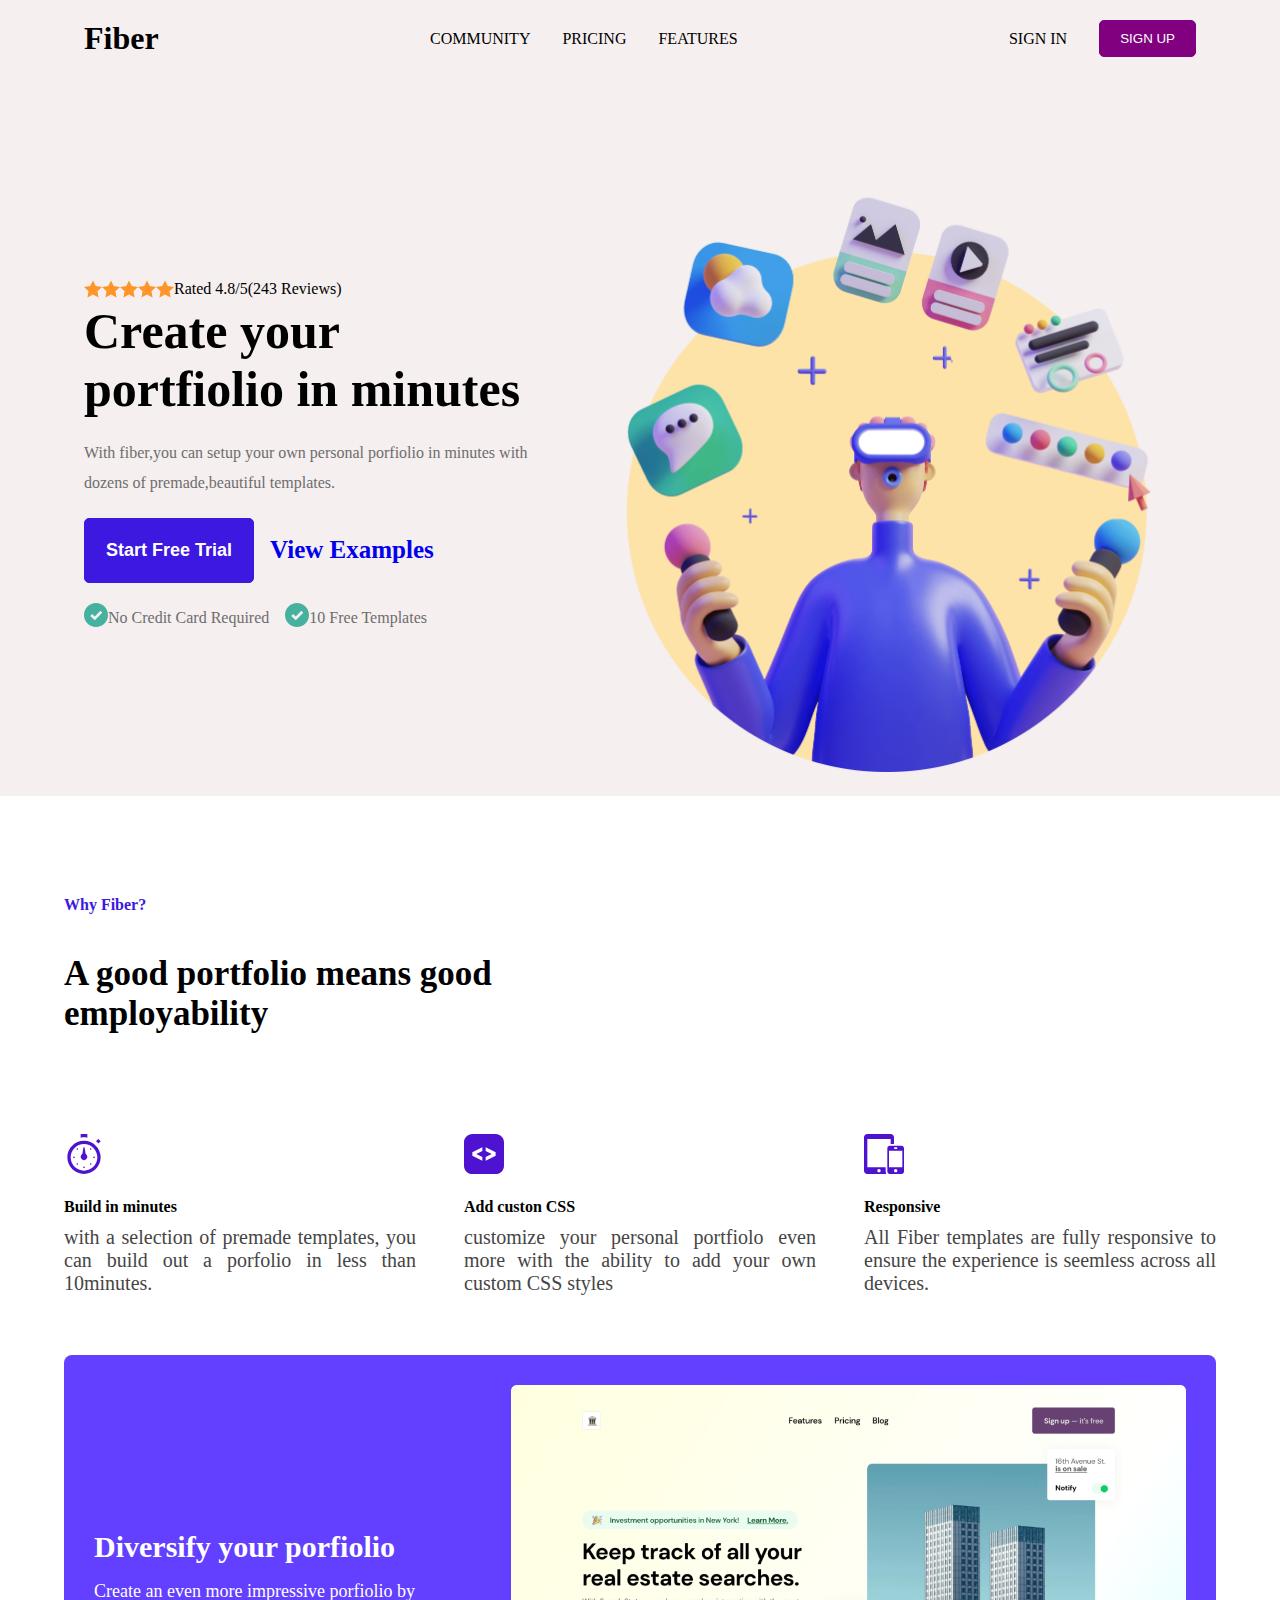
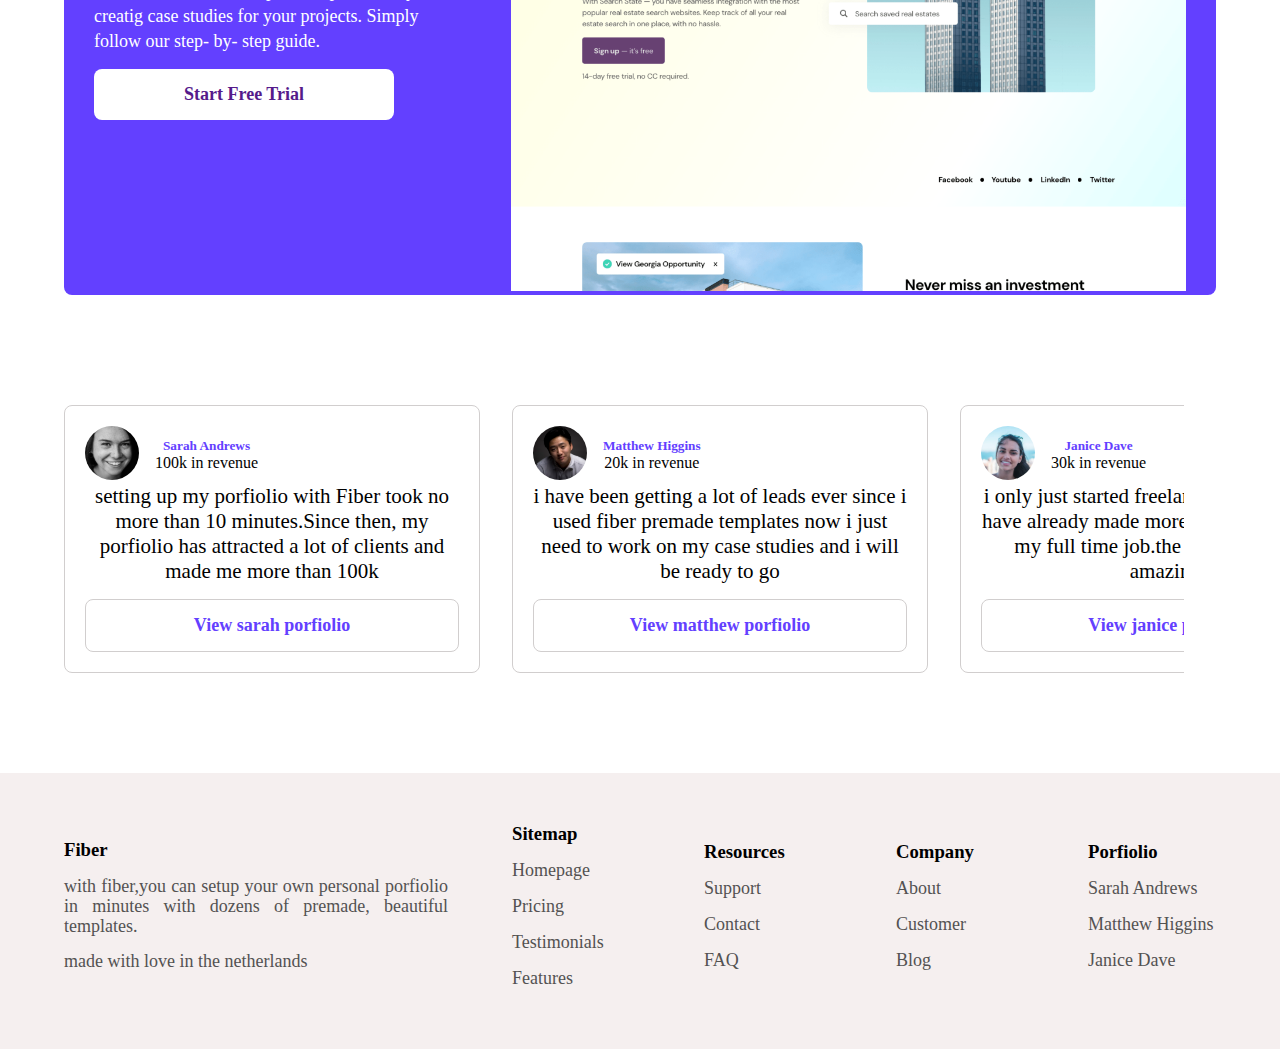
==== index.html @ 5d0276f7 "Initial commit" ====
<!DOCTYPE html>
<html lang="en">
<head>
    <meta charset="UTF-8">
    <meta http-equiv="X-UA-Compatible" content="IE=edge">
    <meta name="viewport" content="width=device-width, initial-scale=1.0">
    <title>Document</title>
    <link rel="stylesheet" href="style.css/styles.css">
</head>
<body>
    <section class="container">
        <section class="header">
            <header class="head">
                <div class="nav">
                <h1>Fiber</h1>
                <img src="Assets/Hamburger Menu.svg" alt="" class="ham">
                <ul class="desktop">
                    <li>COMMUNITY</li>
                    <li>PRICING</li>
                    <li>FEATURES</li>
                </ul>
                <ul class="desktop">
                    <li>SIGN IN</li>
                    <button class="btn">SIGN UP</button>
                </ul>
                </div>
                <nav class="links">
                <ul class="mobile">
                    <li>COMMUNITY</li>
                    <li>PRICING</li>
                    <li>FEATURES</li>
                </ul>
                <ul class="mobile">
                    <li>SIGN IN</li>
                    <button class="btn">SIGN UP</button>
                </ul>
                </nav>
            
            <section class="porfiolio" >
                <div class="heroimage" id="c">
                    <img src="Assets/hero-Illustration.png" alt="">
                </div>
                
                <div class="herotext" id="b">
                    <div class="herostar">
                    <div><img src="Assets/star.svg" alt=""></div>
                    <div><img src="Assets/star.svg" alt=""></div>
                    <div><img src="Assets/star.svg" alt=""></div>
                    <div><img src="Assets/star.svg" alt=""></div>
                    <div><img src="Assets/star.svg" alt=""></div>
                    <span>Rated 4.8/5(243 Reviews)</span>
                  </div>
                    <h1>Create your portfiolio in minutes</h1>
                    <p>
                        With fiber,you can setup 
                        your own personal porfiolio in minutes
                        with dozens of premade,beautiful templates.
                    </p>
                    <div class="flex">
                    <div class="btn"><button>Start Free Trial</button></div>
                    <div class="examples"><a href="the" >View Examples</a></div>
                    </div>
                    <div class="flex">
                    <div class="check">
                        <div><img src="Assets/Checkmark.svg" alt=""></div>
                        <p>No Credit Card Required</p>
                    </div>
                    <div class="check">
                        <div><img src="Assets/Checkmark.svg" alt=""></div>
                        <p>10 Free Templates</p>
                    </div>
                    </div>
                </div>
                <div class="heroimage" id="a">
                    <img src="Assets/hero-Illustration.png" alt="">
                </div>
            </section>
            </header>
        </section>
        <main>
            <section class="head er">
                <h4 class="h4">Why Fiber?</h4>
                <h1 class="h1">A good portfolio means good <br> employability </h1>
                <div class="items">
                    <div class="item">
                        <div><img src="Assets/time.svg" alt=""></div>
                        <h4>Build in minutes</h4>
                        <p>with a selection of premade templates,
                            you can build out a porfolio in less than 10minutes.
                        </p>
                    </div>
                    <div class="item">
                        <div><img src="Assets/code.svg" alt=""></div>
                        <h4>Add custon CSS</h4>
                        <p>customize your personal portfiolo even more with the ability
                            to add your own custom CSS styles
                        </p>
                    </div>
                    <div class="item span">
                        <div><img src="Assets/allSizes.svg" alt=""></div>
                        <h4>Responsive</h4>
                        <p>All Fiber templates are fully responsive to
                            ensure the experience is seemless across all devices.
                        </p>
                    </div>
                </div>
                <section class="diver">
                    <div class="divertext">
                        <h1 class="h11"> Diversify your porfiolio</h1>
                        <p class="pp"> Create an even more impressive porfiolio
                            by creatig case studies for your projects.
                            Simply follow our step- by- step guide.
                        </p>
                        <div class="free"><a href="">Start Free Trial</a></div>
                    </div>
                    <div class="heroimage"><img src="Assets\Page Image.png" alt=""></div>
                </section>
                <div class="users">
                    <div class="user">
                        <div class="imagetext">
                        <div><img src="Assets/User Avatar.svg" alt=""></div>
                        <div>
                        <h5>Sarah Andrews</h5>
                        <p>100k in revenue</p>
                        </div>
                        </div>
                        <p class="ppp">
                            setting up my porfiolio with Fiber took no more
                            than 10 minutes.Since then, my porfiolio has attracted
                            a lot of clients and made me more than 100k
                        </p>
                        <div class="por"><a href=""> View sarah porfiolio</a></div>
                    </div>
                    <div class="user">
                        <div class="imagetext">
                        <div><img src="Assets/User Avatar 2.svg" alt=""></div>
                        <div>
                        <h5>Matthew Higgins</h5>
                        <p>20k in revenue</p>
                        </div>
                        </div>
                        <p class="ppp">
                            i have been getting a lot of leads ever since i used fiber premade templates
                            now i just need to work on my case studies and i will be ready to go
                        </p>
                        <div class="por"><a href=""> View matthew porfiolio</a></div>
                    </div>
                    <div class="user spann" >
                        <div class="imagetext">
                        <div><img src="Assets/User Avatar 32.svg" alt=""></div>
                        <div>
                        <h5>Janice Dave</h5>
                        <p>30k in revenue</p>
                        </div>
                        </div>
                        <p class="ppp">
                            i only just started freelancing this year and i have already made more than
                            i ever made in my full time job.the templates are so amazing.
                        </p>
                        <div class="por"><a href=""> View janice porfiolio</a></div>
                    </div>

                </div>
            </section>
            <footer class="header">
                <div class="head hea">
                    <div class="f1">
                        <h3>Fiber</h3>
                        <p class="pppp">with fiber,you can setup your own personal
                            porfiolio in minutes with dozens of premade,
                            beautiful templates.
                        </p>
                        <p>made with love in the netherlands</p>
                    </div>
                    <div class="f2">
                        <h3>Sitemap</h3>
                        <p>Homepage</p>
                        <p>Pricing</p>
                        <p>Testimonials</p>
                        <p>Features</p>
                    </div>
                    <div class="f3">
                        <h3>Resources</h3>
                        <p>Support</p>
                        <p>Contact</p>
                        <p>FAQ</p>
                    </div>
                    <div class="f4">
                        <h3>Company</h3>
                        <p>About</p>
                        <p>Customer</p>
                        <p>Blog</p>
                    </div>
                    <div class="f4">
                        <h3>Porfiolio</h3>
                        <p>Sarah Andrews</p>
                        <p>Matthew Higgins</p>
                        <p>Janice Dave</p>
                    </div>
                </div>
            </footer>
        </main>
    </section>
    <script src="file.js/files.js"></script>
</body>
</html>
---- style.css/styles.css ----
*{
    margin: 0;
    padding: 0;
    box-sizing: border-box;
    list-style-type: none;
}

.container{
    position: relative;
    z-index: 1;
}
.header{
    background-color: rgb(245, 239, 239);
}
.head{
    width: 90%;
    margin: auto;
    padding: 20px;
    
}
.nav{
    display: flex;
    justify-content: space-between;
    align-items: center;
}

.desktop{
    display: none;
    gap: 2rem;
    align-items: center;


}
.links{
    position: fixed;
    z-index: 2;
    right: 100%;
    top: 3.8rem;
   border-radius: 50% 0 0 50%;
   text-align: center;
   background-color: rgb(250, 204, 204);
   color: white;
   padding: 40px;
   width: 100%;
   max-width: 300px;
   margin: 0 auto;
   transition: 0.8s ease-out;
   
}
.show{
    right: 0;
}
.mobile{
    margin: 10px auto;
}
.mobile li{
    padding: 25px;
}
.btn{
    padding: 10px 20px;
    background-color: purple;
    color: white;
    border: 1px solid purple;
    border-radius: 5px;
}


#a{
    display: none;   
}
.heroimage img{
    width: 100%;   
}
.herostar{
    display: none;
}
.herotext h1{
    font-size: 50px;
    margin-bottom: 20px;
}
.herotext p{
    
    line-height: 30px;
    color: rgb(110, 109, 109);
    margin-bottom: 20px;
}
.herotext .btn{
    background-color: rgb(60, 24, 224);
    border: 1px solid rgb(60, 24, 224);
    padding: 20px;
    text-align: center;
    margin-bottom: 20px;
}
.btn button{
    background-color: rgb(60, 24, 224);
    outline: none;
    border: 1px solid rgb(60, 24, 224);
    color: white;
    font-size: 18px;
    font-weight: bold;
}
.examples{
    color:rgb(60, 24, 224) ;
    font-size: 25px;
    text-align: center;
    margin-bottom: 20px;
    font-weight: bold;
    white-space: nowrap;
}
.check{
   display: flex;
}
.er{
  padding: 100px 0px 30px 0px;
}
.h4{
   color: rgb(60, 24, 224) ;
   
   font-weight: bold;
}
.h1{
   font-size: 35px;
   margin: 40px auto;
}

.item{
   margin: 50px auto;
}
.item img,
.item h4,
.item p{
   margin: 10px auto;
}
.item p{
   color: rgb(70, 69, 69);
   font-size: 20px;
   word-wrap: wrap;
}
.diver{
    border-radius: 8px;
   background-color:rgb(99, 64, 255) ;
   padding: 30px 30px 0px 30px;
}
.h11{
   color: white;
   font-size: 30px;
  margin-bottom: 15px;
}
.pp{
   color: white;
   font-size: 18px;
  margin-bottom: 15px;
  line-height: 25px;
}
.free{
   color: rgb(99, 64, 255) ;
   background-color: white;
   font-weight: bold;
   text-align: center;
   padding: 15px 25px;
   font-size: 18px;
  margin-bottom: 30px;
  border-radius: 8px;
  max-width: 300px;
}
a{
   text-decoration: none;
}
.users{
   margin: 100px 0px 50px 0px;
}
.users h5,
.user a{
    color:rgb(99, 64, 255) ;
}
.users .ppp{
   font-size: 21px;
}
.user{
   border: 1px solid rgb(209, 206, 206);
   padding: 20px;
   margin: 10px 0px 20px 0px;
   border-radius: 8px;
}
.imagetext{
   display: flex;
   align-items: center;
   gap: 1rem;
}
.por{
   border: 1px solid rgb(209, 206, 206);
   padding: 15px 25px;
   text-align: center;
   font-weight: bold;
   font-size: 18px;
   border-radius: 8px;
   margin-top: 15px;
}
.hea{
   padding: 50px 0px 20px 0px;
}
.hea p{
   font-size: 18px;
   margin: 15px 0px 10px 0px;
   color: rgb(83, 82, 82);
}
.f1,
.f2,
.f3,
.f4{
   margin-bottom: 30px;

}
.pppp{
   line-height: 20px;
}


@media (min-width: 768px) {
    .herostar{
    display: flex;
    
}
   .porfiolio{
   display: grid;
   grid-template-columns: 1.5fr 2fr;
   justify-content: center;
   align-items: center;
   gap: 2rem;
   padding-top: 100px;
   
}
#c{
    display: none;   
}
#a{
    display: block;   
}

.items,
.users{
   display: grid;
   grid-template-columns: 1fr 1fr ;
   text-align: center;
   justify-content: space-between;
   
}
.span{
   grid-column: span 2;
   width: 100%;
   max-width: 400px;
   
}
.diver{
   display: grid;
   grid-template-columns: 1fr 2fr;
   gap: 5rem;
   align-items: center;
   justify-content: center;
}
.users{
   display: grid;
   grid-template-columns: 1fr 1fr ;
}
.spann{
   grid-column: span 2;
   
   
}
.hea{
   display: grid;
   grid-template-columns: 1fr 1fr ;
   align-items: center;
   justify-content: center;
   text-align: center;
}



}



@media (min-width: 1024px) {
   .ham{
    display: none;
}
.links{
   display: none;
}
.mobile{
    display: none;
}
.desktop{
    display: flex;
    
}
.flex{
    display: flex;
    gap: 1rem;
    
    align-items: center;
    
}

.items{
   display: grid;
   grid-template-columns: 1fr 1fr 1fr ;
   text-align: justify;
   gap: 3rem;
   
}
.span{
   grid-column: span 1;
   width: 100%;
   
   
}
.users{
   display: grid;
   grid-template-columns: 1fr 1fr 1fr;
   width: 70rem;
   gap: 2rem;
   overflow: auto;
}
.user{
   width: 26rem;
   
   
} 


.spann{
   grid-column: span 1;
   overflow: auto;
   
}
.hea{
   display: grid;
   grid-template-columns: 1.5fr 0.5fr 0.5fr 0.5fr 0.5fr;
   text-align: justify;
   justify-content: center;
   align-items: center;
   gap: 4rem;
}






  }
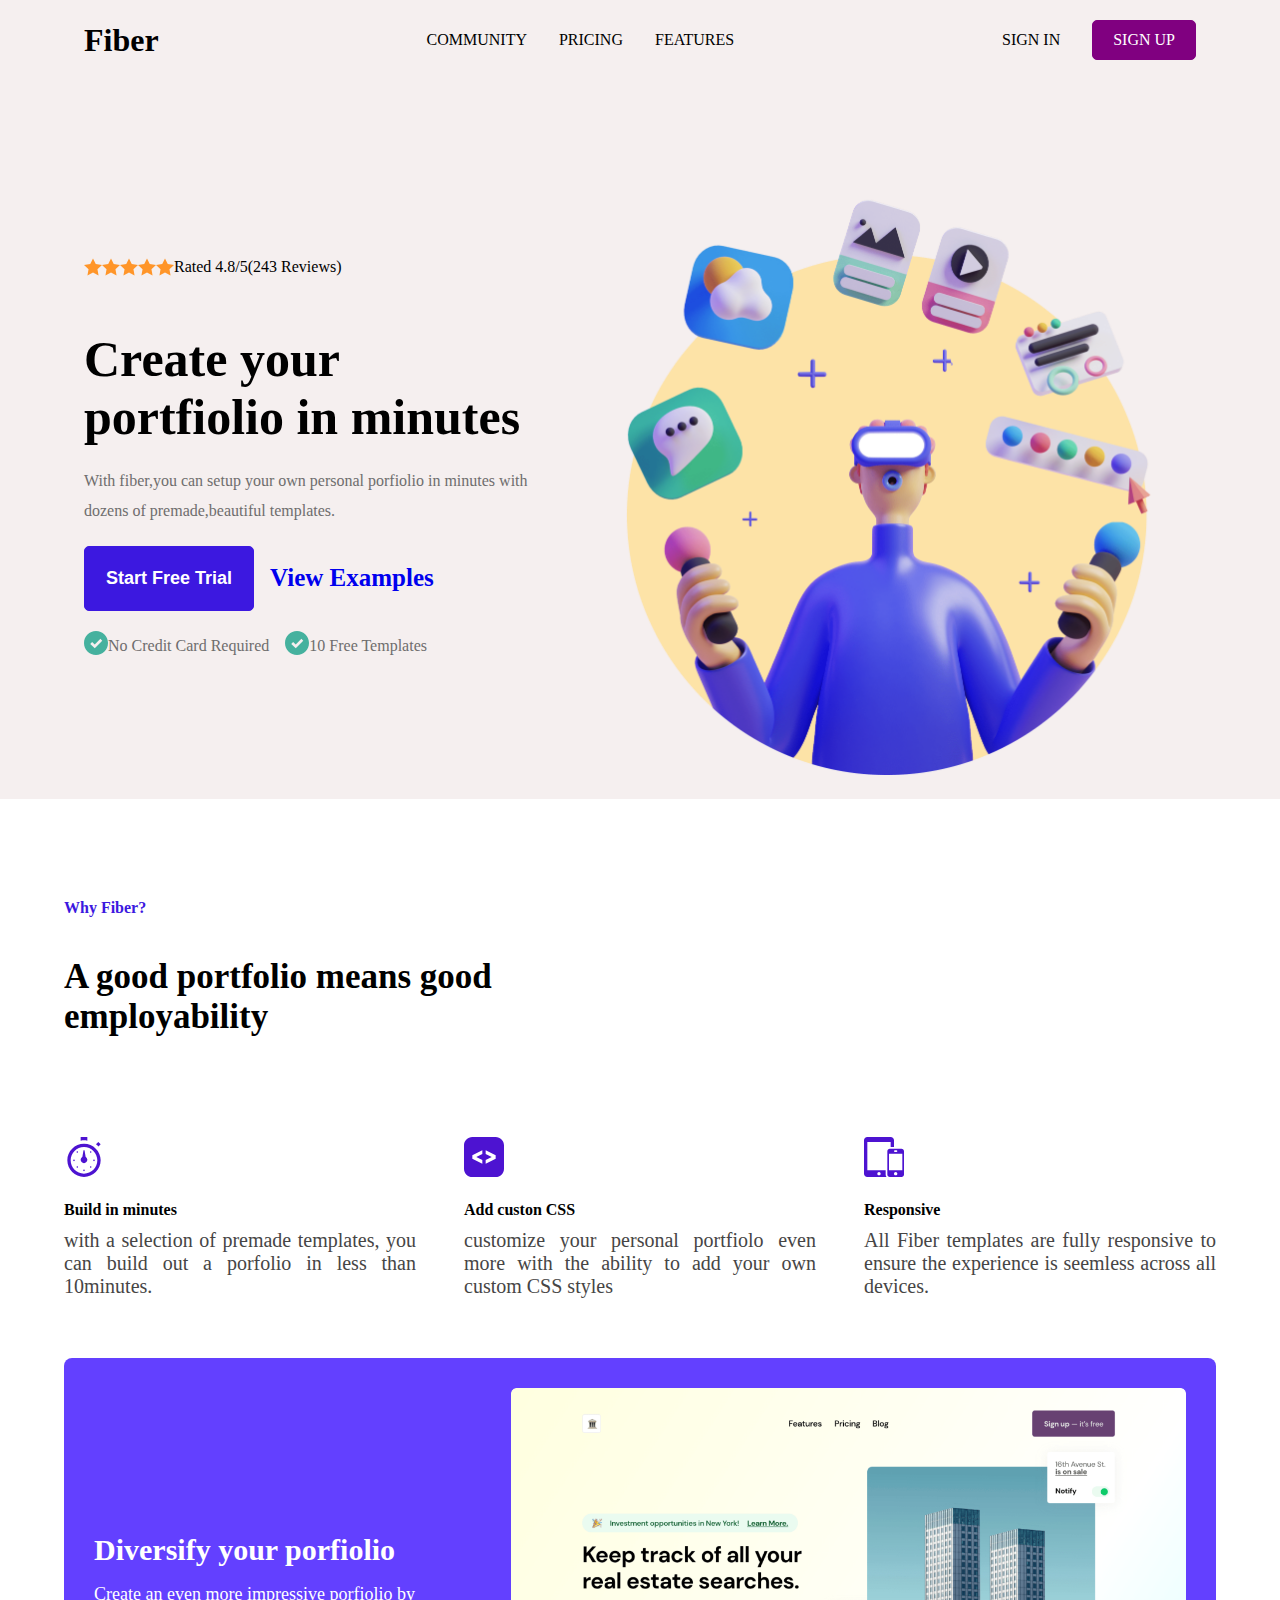
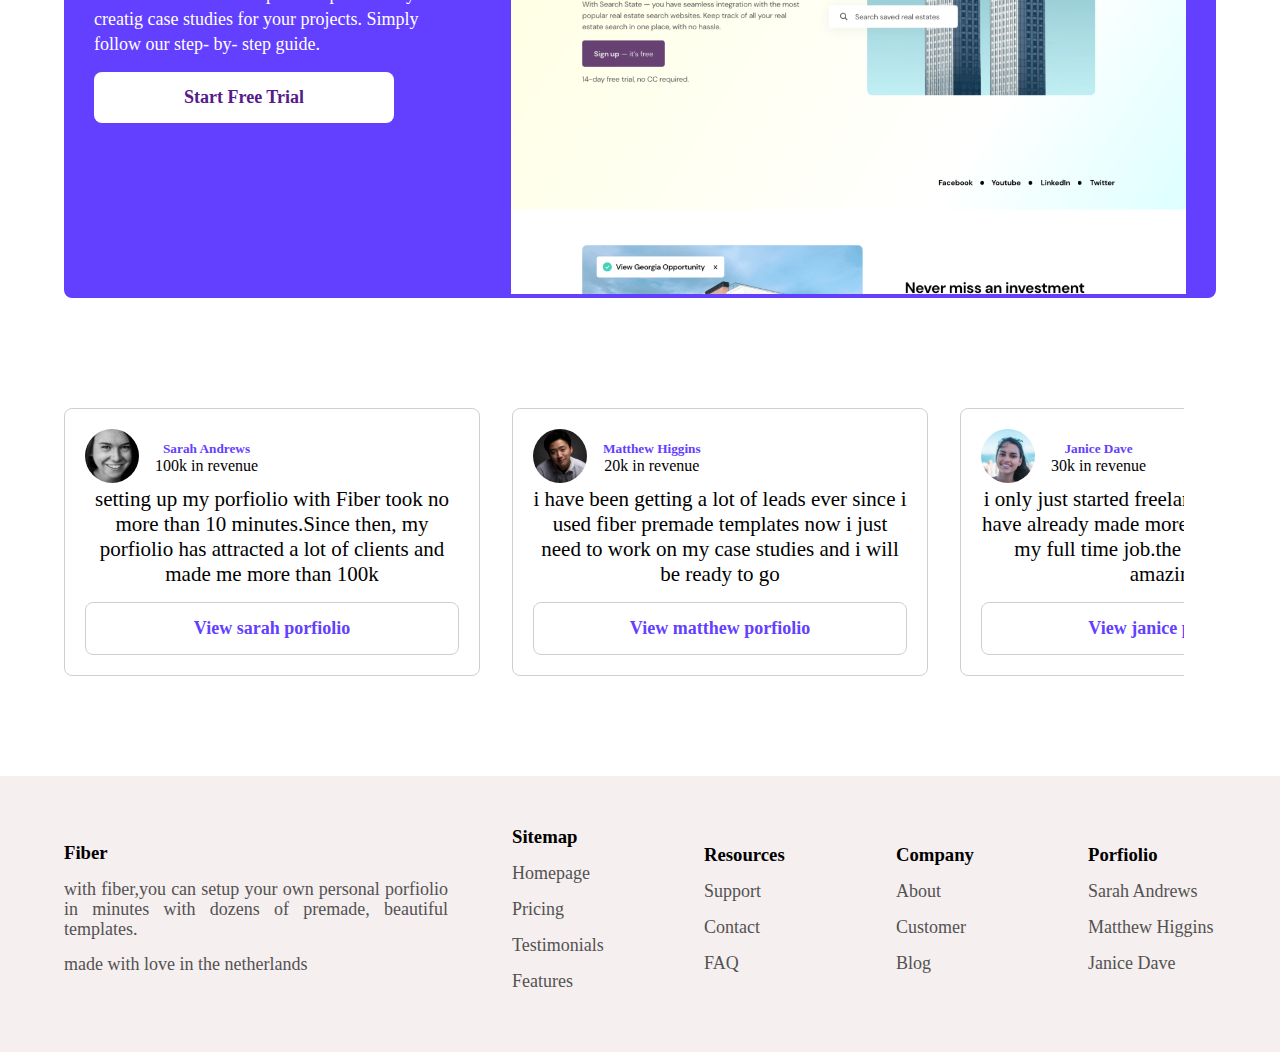
==== commit 89c4e895: "formatting" ====
--- a/index.html
+++ b/index.html
@@ -21,7 +21,7 @@
                 </ul>
                 <ul class="desktop">
                     <li>SIGN IN</li>
-                    <button class="btn">SIGN UP</button>
+                    <a href="sign up.html" class="btn">SIGN UP</a>  
                 </ul>
                 </div>
                 <nav class="links">
@@ -32,7 +32,7 @@
                 </ul>
                 <ul class="mobile">
                     <li>SIGN IN</li>
-                    <button class="btn">SIGN UP</button>
+                    <a href="sign up.html" class="btn">SIGN UP</a>  
                 </ul>
                 </nav>
             
--- a/style.css/styles.css
+++ b/style.css/styles.css
@@ -219,6 +219,7 @@
 @media (min-width: 768px) {
     .herostar{
     display: flex;
+    margin-bottom: 50px;
     
 }
    .porfiolio{
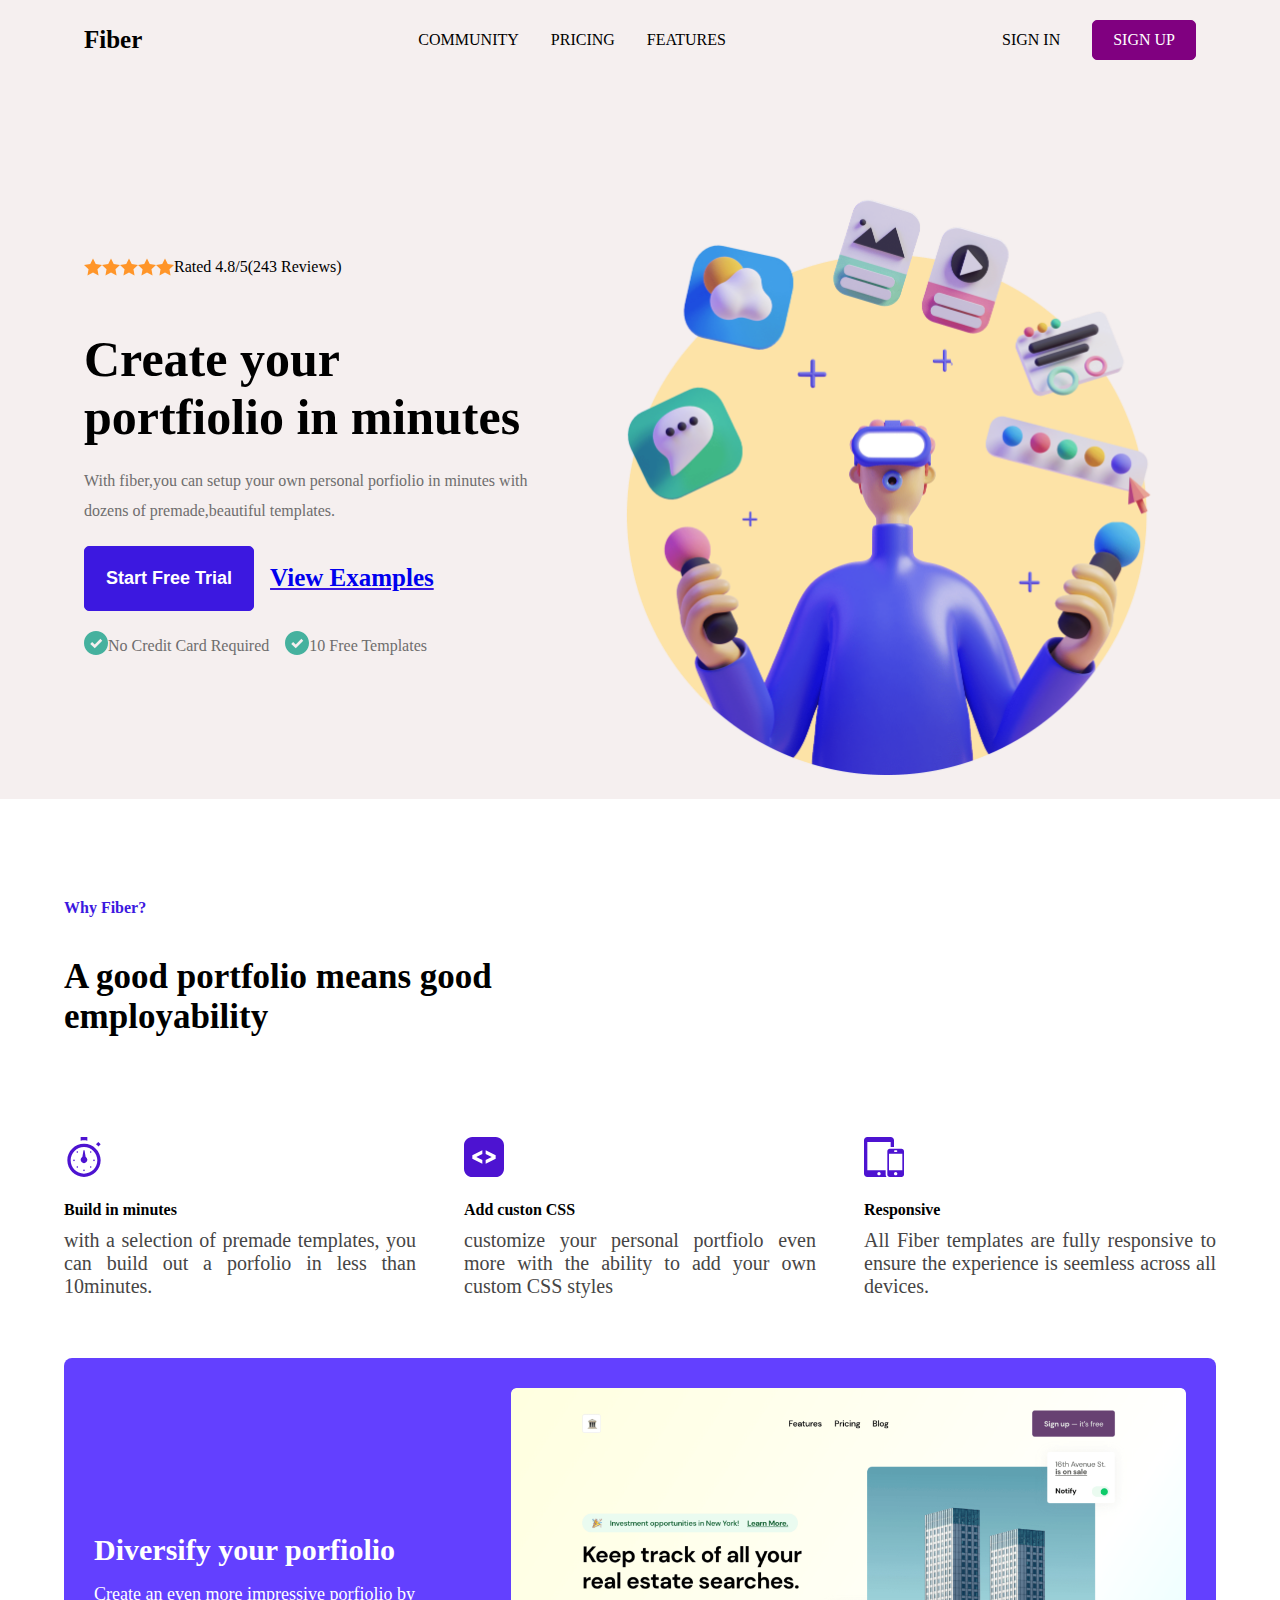
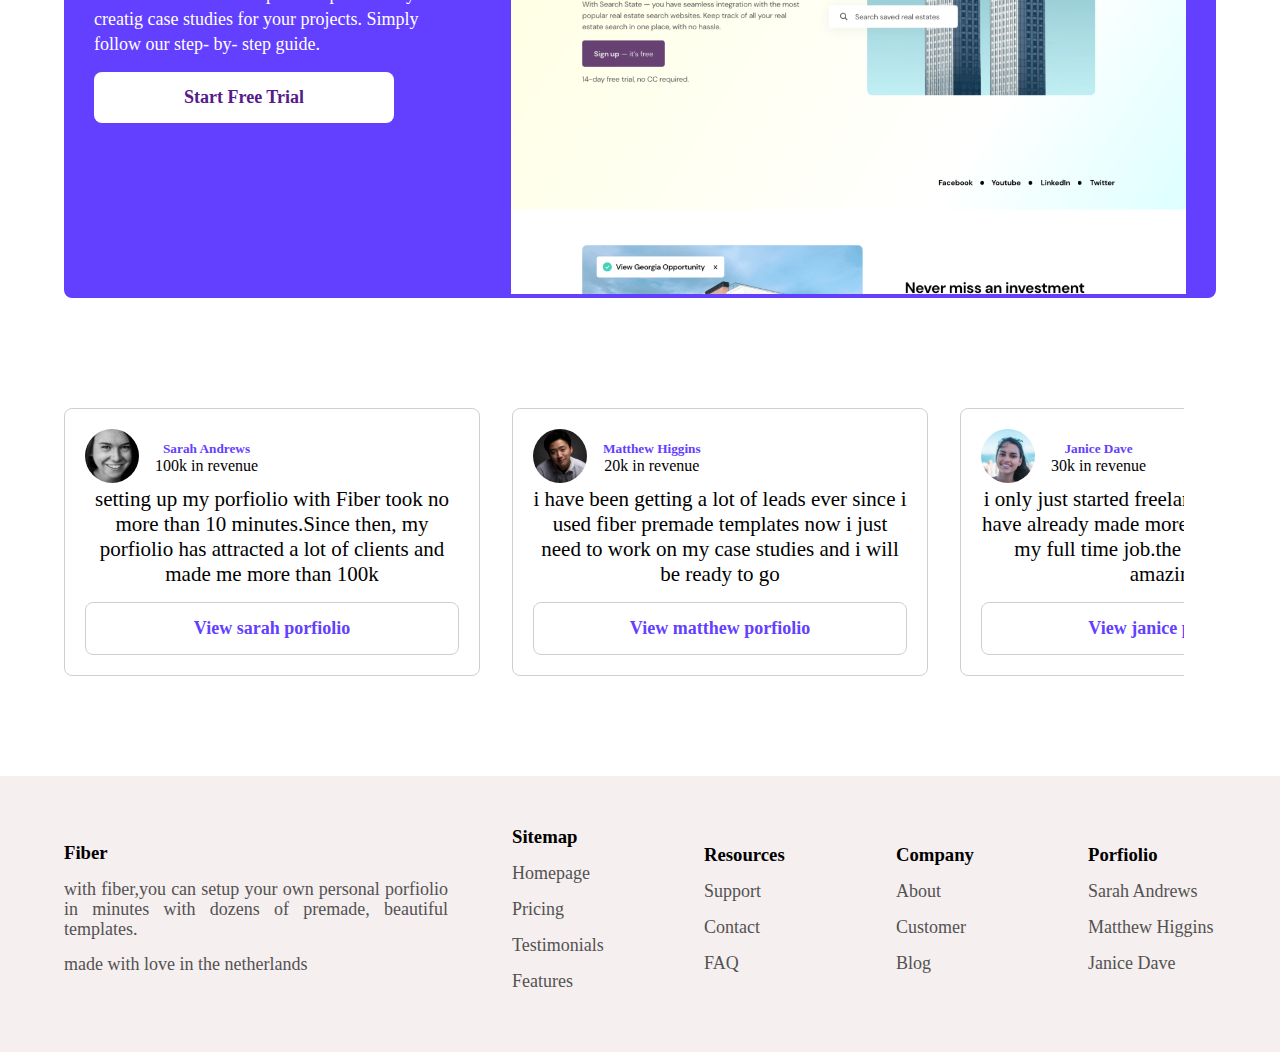
==== commit 2e93757a: "font size" ====
--- a/index.html
+++ b/index.html
@@ -12,7 +12,7 @@
         <section class="header">
             <header class="head">
                 <div class="nav">
-                <h1>Fiber</h1>
+                <h1 class="FIB">Fiber</h1>
                 <img src="Assets/Hamburger Menu.svg" alt="" class="ham">
                 <ul class="desktop">
                     <li>COMMUNITY</li>
--- a/style.css/styles.css
+++ b/style.css/styles.css
@@ -64,6 +64,9 @@
     border-radius: 5px;
 }
 
+.FIB{
+    font-size: 25px;   
+}
 
 #a{
     display: none;   
@@ -106,6 +109,7 @@
     margin-bottom: 20px;
     font-weight: bold;
     white-space: nowrap;
+    text-decoration: underline;
 }
 .check{
    display: flex;
